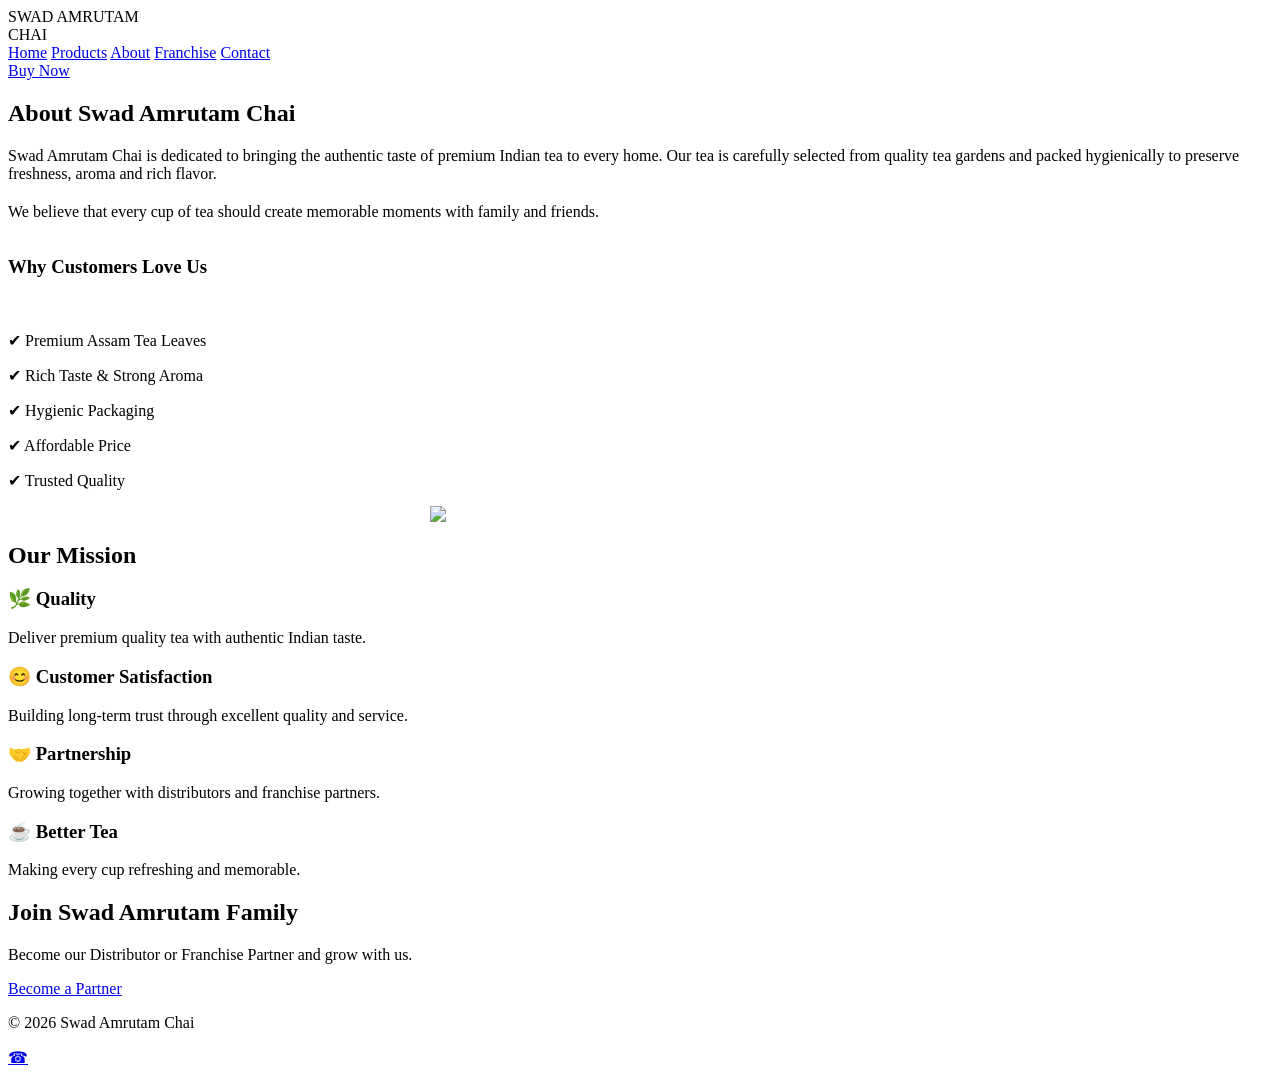
==== about.html @ ba248f6b "Add files via upload" ====
<!DOCTYPE html>
<html lang="en">
<head>
<meta charset="UTF-8">
<meta name="viewport" content="width=device-width, initial-scale=1.0">
<title>About Us | Swad Amrutam Chai</title>

<link rel="stylesheet" href="style.css">
</head>
<body>

<header class="header">

<div class="logo">
SWAD AMRUTAM<br>
<span>CHAI</span>
</div>

<nav>
<a href="index.html">Home</a>
<a href="products.html">Products</a>
<a href="about.html">About</a>
<a href="franchise.html">Franchise</a>
<a href="contact.html">Contact</a>
</nav>

<a class="buy-btn"
href="https://wa.me/917041605005?text=Hello%20I%20want%20to%20buy%20Swad%20Amrutam%20Chai"
target="_blank">
Buy Now
</a>

</header>


<section class="about">

<div>

<h2>About Swad Amrutam Chai</h2>

<p style="margin-top:20px">

Swad Amrutam Chai is dedicated to bringing the authentic taste of premium Indian tea to every home.

Our tea is carefully selected from quality tea gardens and packed hygienically to preserve freshness, aroma and rich flavor.

</p>

<p style="margin-top:20px">

We believe that every cup of tea should create memorable moments with family and friends.

</p>

<div style="margin-top:35px">

<h3>Why Customers Love Us</h3>

<br>

<p>✔ Premium Assam Tea Leaves</p>

<p>✔ Rich Taste & Strong Aroma</p>

<p>✔ Hygienic Packaging</p>

<p>✔ Affordable Price</p>

<p>✔ Trusted Quality</p>

</div>

</div>

<div>

<img src="images/back.png"
style="width:100%;max-width:420px;display:block;margin:auto;">

</div>

</section>


<section class="why">

<h2>Our Mission</h2>

<div class="cards">

<div class="card">

<h3>🌿 Quality</h3>

<p>

Deliver premium quality tea with authentic Indian taste.

</p>

</div>

<div class="card">

<h3>😊 Customer Satisfaction</h3>

<p>

Building long-term trust through excellent quality and service.

</p>

</div>

<div class="card">

<h3>🤝 Partnership</h3>

<p>

Growing together with distributors and franchise partners.

</p>

</div>

<div class="card">

<h3>☕ Better Tea</h3>

<p>

Making every cup refreshing and memorable.

</p>

</div>

</div>

</section>


<section class="franchise">

<h2>Join Swad Amrutam Family</h2>

<p>

Become our Distributor or Franchise Partner and grow with us.

</p>

<a href="franchise.html">

Become a Partner

</a>

</section>


<footer>

<p>

© 2026 Swad Amrutam Chai

</p>

</footer>

<a class="whatsapp"
href="https://wa.me/917041605005"
target="_blank">

☎

</a>

<script src="script.js"></script>

</body>
</html>
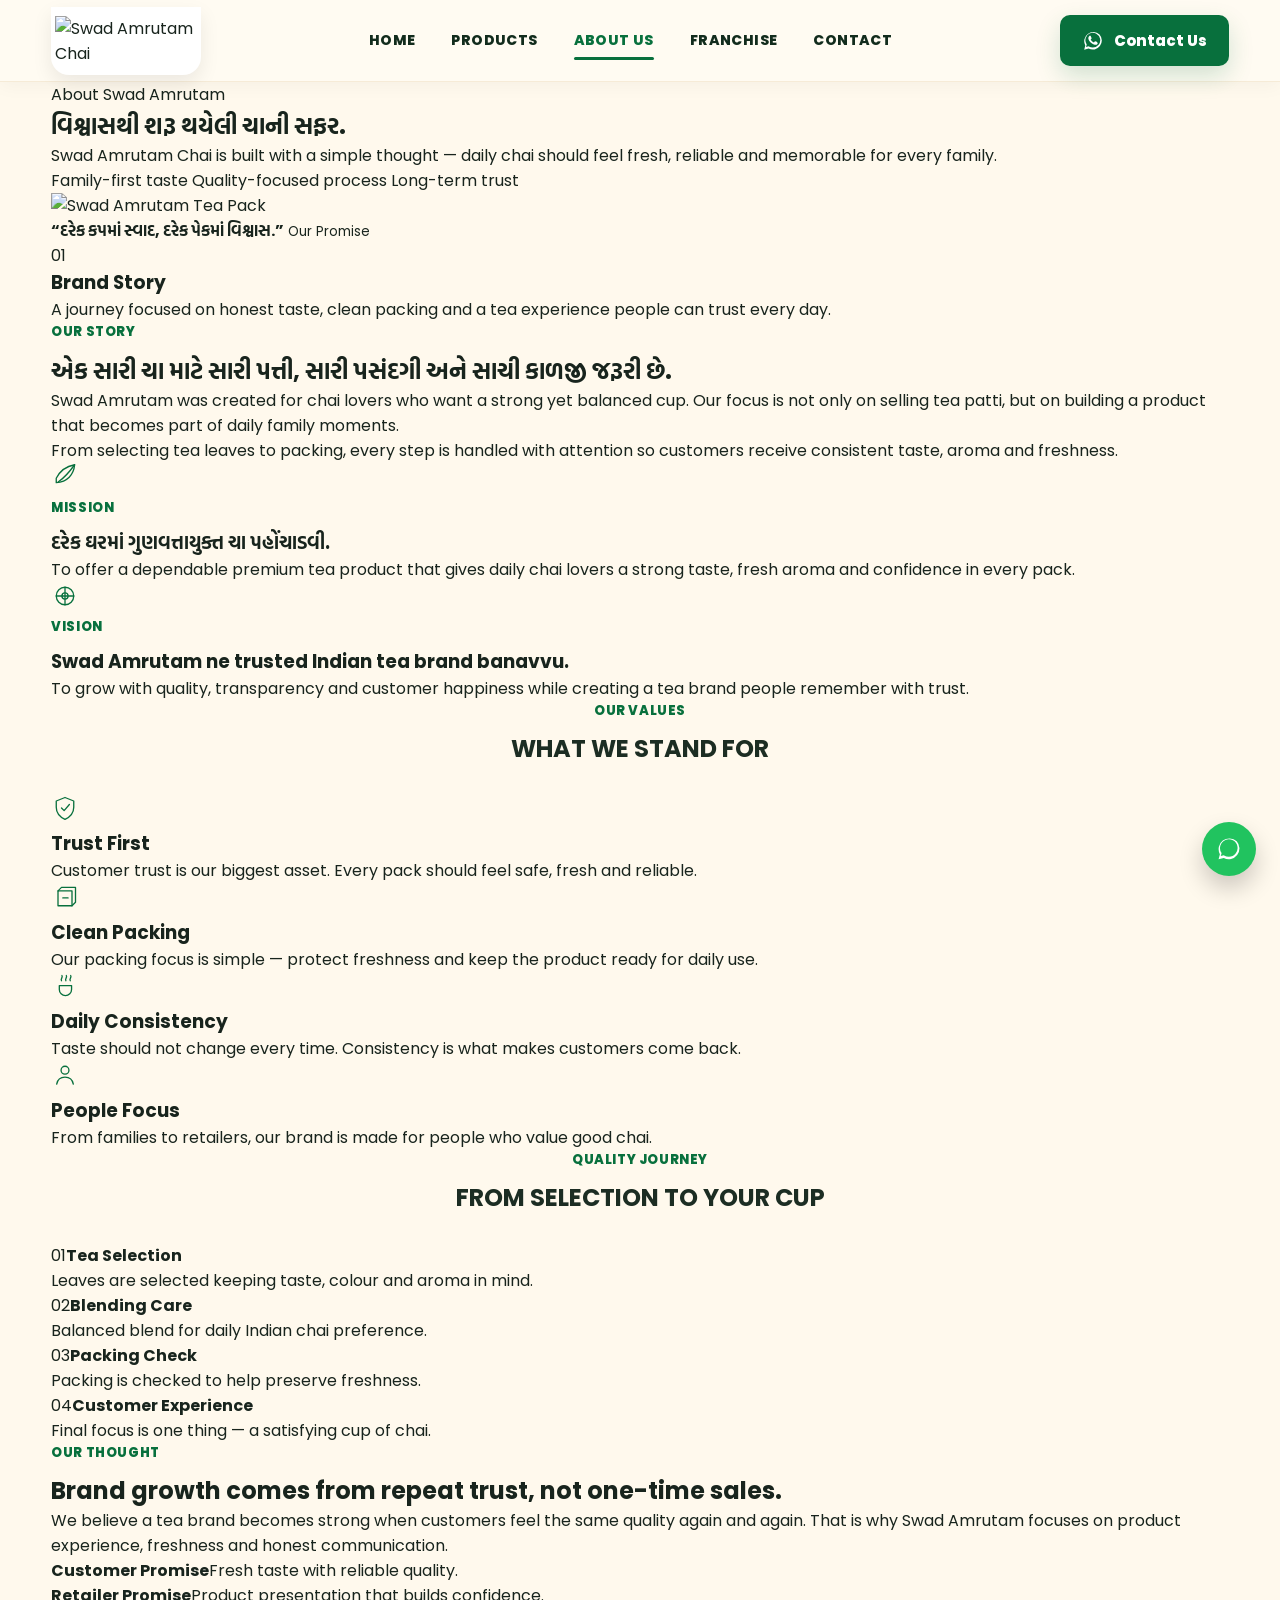
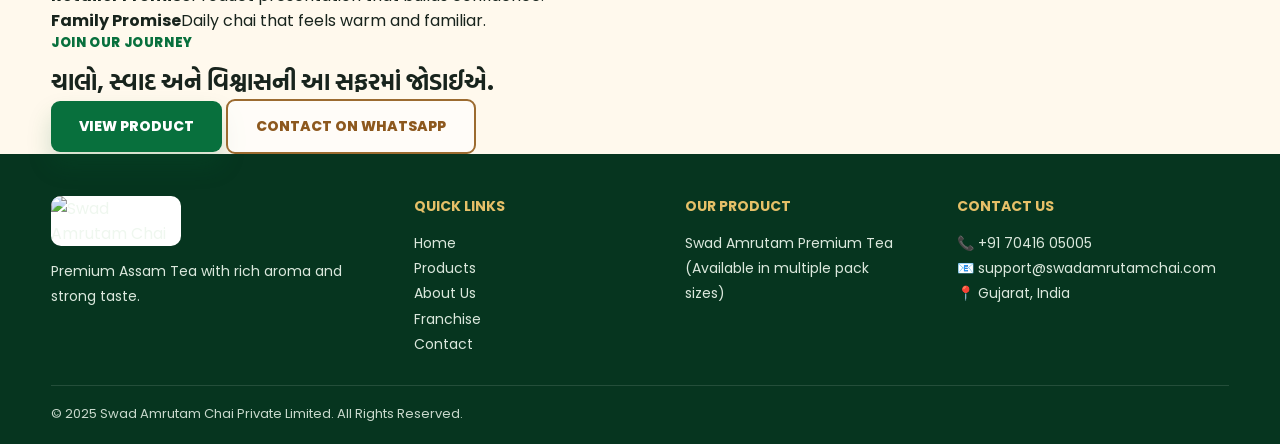
==== commit 746ae8b1: "Add files via upload" ====
--- a/about.html
+++ b/about.html
@@ -1,185 +1,166 @@
-<!DOCTYPE html>
-<html lang="en">
-<head>
-<meta charset="UTF-8">
-<meta name="viewport" content="width=device-width, initial-scale=1.0">
-<title>About Us | Swad Amrutam Chai</title>
-
-<link rel="stylesheet" href="style.css">
-</head>
-<body>
-
-<header class="header">
-
-<div class="logo">
-SWAD AMRUTAM<br>
-<span>CHAI</span>
-</div>
-
-<nav>
-<a href="index.html">Home</a>
-<a href="products.html">Products</a>
-<a href="about.html">About</a>
-<a href="franchise.html">Franchise</a>
-<a href="contact.html">Contact</a>
-</nav>
-
-<a class="buy-btn"
-href="https://wa.me/917041605005?text=Hello%20I%20want%20to%20buy%20Swad%20Amrutam%20Chai"
-target="_blank">
-Buy Now
-</a>
-
-</header>
-
-
-<section class="about">
-
-<div>
-
-<h2>About Swad Amrutam Chai</h2>
-
-<p style="margin-top:20px">
-
-Swad Amrutam Chai is dedicated to bringing the authentic taste of premium Indian tea to every home.
-
-Our tea is carefully selected from quality tea gardens and packed hygienically to preserve freshness, aroma and rich flavor.
-
-</p>
-
-<p style="margin-top:20px">
-
-We believe that every cup of tea should create memorable moments with family and friends.
-
-</p>
-
-<div style="margin-top:35px">
-
-<h3>Why Customers Love Us</h3>
-
-<br>
-
-<p>✔ Premium Assam Tea Leaves</p>
-
-<p>✔ Rich Taste & Strong Aroma</p>
-
-<p>✔ Hygienic Packaging</p>
-
-<p>✔ Affordable Price</p>
-
-<p>✔ Trusted Quality</p>
-
-</div>
-
-</div>
-
-<div>
-
-<img src="images/back.png"
-style="width:100%;max-width:420px;display:block;margin:auto;">
-
-</div>
-
-</section>
-
-
-<section class="why">
-
-<h2>Our Mission</h2>
-
-<div class="cards">
-
-<div class="card">
-
-<h3>🌿 Quality</h3>
-
-<p>
-
-Deliver premium quality tea with authentic Indian taste.
-
-</p>
-
-</div>
-
-<div class="card">
-
-<h3>😊 Customer Satisfaction</h3>
-
-<p>
-
-Building long-term trust through excellent quality and service.
-
-</p>
-
-</div>
-
-<div class="card">
-
-<h3>🤝 Partnership</h3>
-
-<p>
-
-Growing together with distributors and franchise partners.
-
-</p>
-
-</div>
-
-<div class="card">
-
-<h3>☕ Better Tea</h3>
-
-<p>
-
-Making every cup refreshing and memorable.
-
-</p>
-
-</div>
-
-</div>
-
-</section>
-
-
-<section class="franchise">
-
-<h2>Join Swad Amrutam Family</h2>
-
-<p>
-
-Become our Distributor or Franchise Partner and grow with us.
-
-</p>
-
-<a href="franchise.html">
-
-Become a Partner
-
-</a>
-
-</section>
-
-
-<footer>
-
-<p>
-
-© 2026 Swad Amrutam Chai
-
-</p>
-
-</footer>
-
-<a class="whatsapp"
-href="https://wa.me/917041605005"
-target="_blank">
-
-☎
-
-</a>
-
-<script src="script.js"></script>
-
-</body>
-</html>+<!DOCTYPE html>
+<html lang="en">
+<head>
+  <meta charset="UTF-8" />
+  <meta name="viewport" content="width=device-width, initial-scale=1.0" />
+  <title>About Us | Swad Amrutam Chai</title>
+  <meta name="description" content="Know the story, mission, quality promise and values behind Swad Amrutam Chai." />
+  <link rel="preconnect" href="https://fonts.googleapis.com">
+  <link rel="preconnect" href="https://fonts.gstatic.com" crossorigin>
+  <link href="https://fonts.googleapis.com/css2?family=Hind+Vadodara:wght@400;500;600;700&family=Poppins:wght@400;500;600;700;800&family=Cormorant+Garamond:wght@600;700&display=swap" rel="stylesheet">
+  <link rel="stylesheet" href="style.css" />
+</head>
+<body class="about-page-v4">
+  <header class="site-header">
+    <div class="header-inner">
+      <a class="brand" href="index.html" aria-label="Swad Amrutam Chai home">
+        <img src="images/logo.png" alt="Swad Amrutam Chai" />
+      </a>
+      <button class="nav-toggle" aria-label="Open menu"><span></span><span></span><span></span></button>
+      <nav class="main-nav">
+        <a href="index.html">Home</a>
+        <a href="products.html">Products</a>
+        <a class="active" href="about.html">About Us</a>
+        <a href="franchise.html">Franchise</a>
+        <a href="contact.html">Contact</a>
+      </nav>
+      <a class="whatsapp-btn" href="https://wa.me/917041605005?text=Hello%20I%20want%20to%20know%20about%20Swad%20Amrutam%20Chai" target="_blank">
+        <svg viewBox="0 0 24 24" aria-hidden="true"><path d="M19.1 4.9A9.9 9.9 0 0 0 3.6 16.8L2.4 21.5l4.8-1.2A9.9 9.9 0 0 0 19.1 4.9Zm-7.2 14.3c-1.6 0-3.1-.4-4.4-1.2l-.3-.2-2.8.7.8-2.7-.2-.3a8.1 8.1 0 1 1 6.9 3.7Zm4.4-6.1c-.2-.1-1.4-.7-1.6-.8-.2-.1-.4-.1-.6.1s-.6.8-.8 1c-.1.2-.3.2-.5.1-.2-.1-1-.4-1.9-1.2-.7-.6-1.2-1.4-1.3-1.6-.1-.2 0-.4.1-.5l.4-.5c.1-.2.2-.3.3-.5.1-.2 0-.4 0-.5 0-.1-.6-1.4-.8-1.9-.2-.5-.4-.4-.6-.4h-.5c-.2 0-.5.1-.7.3-.2.2-.9.9-.9 2.2s.9 2.5 1 2.7c.1.2 1.8 2.8 4.4 3.9.6.3 1.1.4 1.5.5.6.2 1.2.1 1.6.1.5-.1 1.4-.6 1.6-1.1.2-.5.2-1 .1-1.1-.1-.1-.2-.2-.5-.3Z"/></svg>
+        Contact Us
+      </a>
+    </div>
+  </header>
+
+  <main>
+    <section class="about-hero-v4">
+      <div class="container about-hero-grid-v4">
+        <div class="about-hero-copy reveal">
+          <p class="about-kicker">About Swad Amrutam</p>
+          <h1>વિશ્વાસથી શરૂ થયેલી ચાની સફર.</h1>
+          <p>Swad Amrutam Chai is built with a simple thought — daily chai should feel fresh, reliable and memorable for every family.</p>
+          <div class="about-hero-points">
+            <span>Family-first taste</span>
+            <span>Quality-focused process</span>
+            <span>Long-term trust</span>
+          </div>
+        </div>
+        <div class="about-hero-visual reveal delay-1">
+          <div class="about-pack-frame">
+            <img src="images/front.png" alt="Swad Amrutam Tea Pack" />
+          </div>
+          <div class="about-quote-card">
+            <b>“દરેક કપમાં સ્વાદ, દરેક પેકમાં વિશ્વાસ.”</b>
+            <small>Our Promise</small>
+          </div>
+        </div>
+      </div>
+    </section>
+
+    <section class="about-story-v4">
+      <div class="container about-story-grid-v4">
+        <div class="story-number-card reveal">
+          <span>01</span>
+          <h3>Brand Story</h3>
+          <p>A journey focused on honest taste, clean packing and a tea experience people can trust every day.</p>
+        </div>
+        <div class="about-main-copy reveal delay-1">
+          <p class="small-title">Our Story</p>
+          <h2>એક સારી ચા માટે સારી પત્તી, સારી પસંદગી અને સાચી કાળજી જરૂરી છે.</h2>
+          <p>Swad Amrutam was created for chai lovers who want a strong yet balanced cup. Our focus is not only on selling tea patti, but on building a product that becomes part of daily family moments.</p>
+          <p>From selecting tea leaves to packing, every step is handled with attention so customers receive consistent taste, aroma and freshness.</p>
+        </div>
+      </div>
+    </section>
+
+    <section class="mission-vision-v4">
+      <div class="container mv-grid-v4">
+        <article class="mv-card reveal">
+          <div class="mv-icon"><svg viewBox="0 0 64 64"><path d="M12 35c10-20 25-28 42-31-2 23-17 39-42 41Z"/><path d="M17 43c13-9 24-21 37-39"/></svg></div>
+          <p class="small-title">Mission</p>
+          <h3>દરેક ઘરમાં ગુણવત્તાયુક્ત ચા પહોંચાડવી.</h3>
+          <p>To offer a dependable premium tea product that gives daily chai lovers a strong taste, fresh aroma and confidence in every pack.</p>
+        </article>
+        <article class="mv-card dark reveal delay-1">
+          <div class="mv-icon"><svg viewBox="0 0 64 64"><circle cx="32" cy="32" r="20"/><path d="M32 12v40M12 32h40"/><circle cx="32" cy="32" r="7"/></svg></div>
+          <p class="small-title">Vision</p>
+          <h3>Swad Amrutam ne trusted Indian tea brand banavvu.</h3>
+          <p>To grow with quality, transparency and customer happiness while creating a tea brand people remember with trust.</p>
+        </article>
+      </div>
+    </section>
+
+    <section class="values-v4">
+      <div class="container">
+        <div class="center-title reveal">
+          <p class="small-title">Our Values</p>
+          <h2>What We Stand For</h2>
+        </div>
+        <div class="values-grid-v4">
+          <article class="value-card-v4 reveal"><svg viewBox="0 0 64 64"><path d="M32 8 52 16v14c0 13-8 22-20 28C20 52 12 43 12 30V16l20-8Z"/><path d="M24 32l6 6 12-14"/></svg><h3>Trust First</h3><p>Customer trust is our biggest asset. Every pack should feel safe, fresh and reliable.</p></article>
+          <article class="value-card-v4 reveal delay-1"><svg viewBox="0 0 64 64"><path d="M16 18h32v34H16z"/><path d="M16 18l8-8h32v34l-8 8"/><path d="M27 34h12"/></svg><h3>Clean Packing</h3><p>Our packing focus is simple — protect freshness and keep the product ready for daily use.</p></article>
+          <article class="value-card-v4 reveal delay-2"><svg viewBox="0 0 64 64"><path d="M19 31h28v9a14 14 0 0 1-14 14 14 14 0 0 1-14-14v-9Z"/><path d="M24 20c-3-5 4-7 1-12M34 20c-3-5 4-7 1-12M44 20c-3-5 4-7 1-12"/></svg><h3>Daily Consistency</h3><p>Taste should not change every time. Consistency is what makes customers come back.</p></article>
+          <article class="value-card-v4 reveal"><svg viewBox="0 0 64 64"><circle cx="32" cy="21" r="9"/><path d="M13 53c2-11 10-16 19-16s17 5 19 16"/></svg><h3>People Focus</h3><p>From families to retailers, our brand is made for people who value good chai.</p></article>
+        </div>
+      </div>
+    </section>
+
+    <section class="quality-path-v4">
+      <div class="container">
+        <div class="center-title reveal">
+          <p class="small-title">Quality Journey</p>
+          <h2>From Selection To Your Cup</h2>
+        </div>
+        <div class="path-grid-v4">
+          <div class="path-step reveal"><span>01</span><b>Tea Selection</b><p>Leaves are selected keeping taste, colour and aroma in mind.</p></div>
+          <div class="path-step reveal delay-1"><span>02</span><b>Blending Care</b><p>Balanced blend for daily Indian chai preference.</p></div>
+          <div class="path-step reveal delay-2"><span>03</span><b>Packing Check</b><p>Packing is checked to help preserve freshness.</p></div>
+          <div class="path-step reveal"><span>04</span><b>Customer Experience</b><p>Final focus is one thing — a satisfying cup of chai.</p></div>
+        </div>
+      </div>
+    </section>
+
+    <section class="leadership-note-v4">
+      <div class="container leader-grid-v4">
+        <div class="leader-card-v4 reveal">
+          <p class="small-title">Our Thought</p>
+          <h2>Brand growth comes from repeat trust, not one-time sales.</h2>
+          <p>We believe a tea brand becomes strong when customers feel the same quality again and again. That is why Swad Amrutam focuses on product experience, freshness and honest communication.</p>
+        </div>
+        <div class="leader-mini-grid reveal delay-1">
+          <div><b>Customer Promise</b><span>Fresh taste with reliable quality.</span></div>
+          <div><b>Retailer Promise</b><span>Product presentation that builds confidence.</span></div>
+          <div><b>Family Promise</b><span>Daily chai that feels warm and familiar.</span></div>
+        </div>
+      </div>
+    </section>
+
+    <section class="about-cta-v4">
+      <div class="container about-cta-box-v4 reveal">
+        <div>
+          <p class="small-title">Join Our Journey</p>
+          <h2>ચાલો, સ્વાદ અને વિશ્વાસની આ સફરમાં જોડાઈએ.</h2>
+        </div>
+        <div class="about-cta-actions-v4">
+          <a class="btn primary" href="products.html">View Product</a>
+          <a class="btn outline" href="https://wa.me/917041605005?text=Hello%20I%20want%20to%20know%20about%20Swad%20Amrutam%20Chai" target="_blank">Contact on WhatsApp</a>
+        </div>
+      </div>
+    </section>
+  </main>
+
+  <footer class="footer">
+    <div class="container footer-grid">
+      <div><img src="images/logo.png" alt="Swad Amrutam Chai"><p>Premium Assam Tea with rich aroma and strong taste.</p></div>
+      <div><h4>Quick Links</h4><a href="index.html">Home</a><a href="products.html">Products</a><a href="about.html">About Us</a><a href="franchise.html">Franchise</a><a href="contact.html">Contact</a></div>
+      <div><h4>Our Product</h4><p>Swad Amrutam Premium Tea<br>(Available in multiple pack sizes)</p></div>
+      <div><h4>Contact Us</h4><p>📞 +91 70416 05005</p><p>📧 support@swadamrutamchai.com</p><p>📍 Gujarat, India</p></div>
+    </div>
+    <div class="container copyright">© 2025 Swad Amrutam Chai Private Limited. All Rights Reserved.</div>
+  </footer>
+
+  <a class="floating-whatsapp" href="https://wa.me/917041605005" target="_blank" aria-label="WhatsApp">
+    <svg viewBox="0 0 24 24"><path d="M19.1 4.9A9.9 9.9 0 0 0 3.6 16.8L2.4 21.5l4.8-1.2A9.9 9.9 0 0 0 19.1 4.9Zm-7.2 14.3c-1.6 0-3.1-.4-4.4-1.2l-.3-.2-2.8.7.8-2.7-.2-.3a8.1 8.1 0 1 1 6.9 3.7Z"/></svg>
+  </a>
+  <script src="script.js"></script>
+</body>
+</html>
--- a/style.css
+++ b/style.css
@@ -0,0 +1,107 @@
+:root{--green:#08703d;--deep:#06351f;--gold:#c28a26;--cream:#fff9ed;--soft:#f5f1dc;--ink:#18241d;--muted:#5f675f;--border:#eadcbc;--shadow:0 18px 44px rgba(20,53,34,.13)}
+*{box-sizing:border-box;margin:0;padding:0}html{scroll-behavior:smooth}body{font-family:Poppins,Hind Vadodara,sans-serif;color:var(--ink);background:var(--cream);overflow-x:hidden}a{text-decoration:none;color:inherit}img{max-width:100%;display:block}.container{width:min(1180px,92%);margin-inline:auto}svg{width:28px;height:28px;fill:none;stroke:var(--green);stroke-width:3;stroke-linecap:round;stroke-linejoin:round}.site-header{height:82px;background:rgba(255,251,242,.96);border-bottom:1px solid rgba(198,156,75,.16);position:sticky;top:0;z-index:1000;box-shadow:0 4px 18px rgba(0,0,0,.04)}.header-inner{width:min(1180px,92%);height:100%;margin:auto;display:flex;align-items:center;justify-content:space-between;gap:24px}.brand{width:150px;height:68px;display:flex;align-items:center;justify-content:center;overflow:hidden;background:#fff;border-radius:0 0 18px 18px;box-shadow:0 8px 20px rgba(0,0,0,.08)}.brand img{width:142px;height:auto;object-fit:contain}.main-nav{display:flex;align-items:center;gap:36px}.main-nav a{text-transform:uppercase;font-size:14px;font-weight:800;letter-spacing:.4px;color:#122c1d;position:relative;padding:29px 0}.main-nav a:after{content:"";position:absolute;left:0;right:0;bottom:20px;height:3px;background:var(--green);border-radius:4px;transform:scaleX(0);transition:.25s}.main-nav a.active,.main-nav a:hover{color:var(--green)}.main-nav a.active:after,.main-nav a:hover:after{transform:scaleX(1)}.whatsapp-btn{display:inline-flex;align-items:center;gap:10px;background:var(--green);color:#fff;padding:14px 22px;border-radius:10px;font-weight:800;font-size:15px;box-shadow:0 10px 24px rgba(8,112,61,.18)}.whatsapp-btn svg{width:22px;height:22px;stroke:none;fill:#fff}.nav-toggle{display:none;background:transparent;border:0}.nav-toggle span{display:block;width:25px;height:3px;background:var(--green);margin:5px;border-radius:3px}
+.hero{position:relative;min-height:610px;background:linear-gradient(90deg,rgba(255,249,237,.94) 0%,rgba(255,249,237,.85) 46%,rgba(232,240,207,.78) 100%),url("https://images.unsplash.com/photo-1576092768241-dec231879fc3?auto=format&fit=crop&w=1600&q=80");background-size:cover;background-position:center;overflow:hidden}.hero:before{content:"";position:absolute;inset:0;background:linear-gradient(166deg,transparent 0 36%,rgba(93,139,60,.13) 36% 50%,transparent 50% 64%,rgba(93,139,60,.10) 64% 76%,transparent 76%)}.hero-grid{position:relative;display:grid;grid-template-columns:48% 52%;gap:26px;min-height:610px;align-items:center}.eyebrow{font-family:'Hind Vadodara';font-size:26px;font-weight:700;margin-bottom:14px;color:#203329}.hero h1{font-family:'Hind Vadodara';font-weight:700;font-size:58px;line-height:1.02;letter-spacing:-1px;color:var(--green);margin-bottom:18px}.hero h1 span{color:#98611f}.title-line{width:430px;height:1px;background:linear-gradient(90deg,var(--gold),transparent);margin:18px 0 28px}.hero-sub{font-size:20px;font-weight:800;margin-bottom:8px}.script-text{font-family:'Cormorant Garamond',serif;font-size:38px;font-style:italic;color:var(--green);line-height:1}.feature-row{display:grid;grid-template-columns:repeat(4,1fr);gap:0;margin:38px 0 31px;max-width:610px}.mini-feature{padding:0 22px;border-right:1px solid var(--border);min-height:94px}.mini-feature:first-child{padding-left:0}.mini-feature svg{width:30px;height:30px;margin-bottom:10px}.mini-feature strong{display:block;text-transform:uppercase;font-size:12px;line-height:1.25}.mini-feature small{display:block;font-family:'Hind Vadodara';font-size:13px;font-weight:600;color:#4d514c;margin-top:5px}.hero-actions{display:flex;gap:18px;flex-wrap:wrap}.btn{display:inline-flex;align-items:center;justify-content:center;border-radius:9px;padding:15px 28px;text-transform:uppercase;font-weight:800;font-size:14px;transition:.25s}.btn.primary{background:var(--green);color:#fff;box-shadow:0 14px 25px rgba(7,99,52,.18)}.btn.outline{background:rgba(255,255,255,.62);color:#8d581e;border:2px solid #9c6b30}.btn.small{font-size:12px;padding:12px 20px}.btn:hover{transform:translateY(-2px)}.hero-product{position:relative;min-height:540px;display:flex;align-items:flex-end;justify-content:center}.front-pack{position:relative;z-index:2;width:390px;filter:drop-shadow(0 24px 28px rgba(4,61,36,.26))}.gold-badge{position:absolute;right:16px;top:96px;z-index:4;width:125px;height:125px;border-radius:50%;display:grid;place-items:center;text-align:center;color:#151c17;background:radial-gradient(circle at 35% 25%,#fff3bd,#e7bd50 68%,#a66b19);border:6px solid #fff6d6;box-shadow:0 16px 25px rgba(0,0,0,.14)}.gold-badge b{font-size:31px;line-height:.9}.gold-badge span{text-transform:uppercase;font-weight:800;font-size:12px;line-height:1.16}.taste-note{position:absolute;right:0;bottom:150px;z-index:5;background:var(--green);color:#fff;padding:18px 24px;border-radius:8px;font-family:'Hind Vadodara';font-size:22px;font-weight:700;box-shadow:0 16px 30px rgba(3,61,36,.2)}
+.trust-strip{position:relative;margin-top:-32px;z-index:5;padding-bottom:42px}.trust-card{background:rgba(255,255,255,.9);border:1px solid rgba(185,133,43,.18);border-radius:15px;box-shadow:var(--shadow);display:grid;grid-template-columns:repeat(5,1fr);overflow:hidden}.trust-card div{padding:18px 22px;display:flex;align-items:center;gap:13px;border-right:1px solid var(--border)}.trust-card div:last-child{border-right:0}.trust-card svg{width:32px;height:32px;flex:0 0 auto}.trust-card b{display:block;font-size:14px}.trust-card span{display:block;font-family:'Hind Vadodara';font-size:14px;color:#566057;font-weight:600}.product-section,.story-section,.reviews-section{padding:58px 0;background:#fffaf0}.product-grid{display:grid;grid-template-columns:30% 40% 30%;gap:34px;align-items:center}.small-title{color:var(--green);text-transform:uppercase;font-size:13px;font-weight:800;letter-spacing:.6px;margin-bottom:10px}.section-copy h2{font-size:34px;line-height:1.14;color:var(--green);margin-bottom:18px}.section-copy p{font-size:15px;line-height:1.8;color:#343d37;margin-bottom:24px}.product-packs{height:315px;position:relative;display:flex;align-items:flex-end;justify-content:center}.pack-front-small{width:205px;z-index:3;filter:drop-shadow(0 18px 18px rgba(0,0,0,.2))}.pack-back-small{width:180px;z-index:2;margin-left:-18px;filter:drop-shadow(0 16px 16px rgba(0,0,0,.18))}.product-packs:after{content:"";position:absolute;left:14%;right:9%;bottom:0;height:46px;background:linear-gradient(90deg,#b78543,#e4c988,#9a662e);border-radius:50%;opacity:.35;filter:blur(1px)}.benefit-list,.why-list{display:grid;gap:0}.benefit-list div,.why-list div{display:grid;grid-template-columns:46px minmax(0,1fr);gap:14px;align-items:center;padding:15px 0;border-bottom:1px solid var(--border)}.benefit-list svg,.why-list svg{width:31px;height:31px}.benefit-list b,.why-list b{display:block;font-size:14px;line-height:1.35}.benefit-list span,.why-list span{display:block;color:#555;font-size:13px;line-height:1.45;margin-top:3px}.story-section{background:linear-gradient(90deg,#fffaf0,#f4f2d9)}.story-grid{display:grid;grid-template-columns:30% 36% 34%;gap:34px;align-items:center}.story-pack{display:flex;justify-content:center}.story-pack img{width:190px;filter:drop-shadow(0 20px 25px rgba(0,0,0,.16));opacity:.97}.why-list h3{text-transform:uppercase;color:#8d581e;margin-bottom:15px;font-size:18px}.reviews-section{padding-top:46px}.center-title{text-align:center;margin-bottom:28px}.center-title h2{text-transform:uppercase;font-size:24px;color:#1c2d23}.review-grid{display:grid;grid-template-columns:repeat(3,1fr);gap:26px}.review-card{background:#fff;border:1px solid var(--border);border-radius:12px;padding:22px;box-shadow:0 15px 35px rgba(0,0,0,.06)}.stars{color:#e4a21f;letter-spacing:2px;margin-bottom:13px}.review-card p{font-family:'Hind Vadodara';font-size:16px;line-height:1.65;margin-bottom:13px}.review-card b,.review-card span{display:block;font-size:13px}.review-card span{color:#66706b;margin-top:3px}.order-cta{background:#fffaf0;padding:15px 0 45px}.cta-box{background:rgba(255,255,255,.78);border:1px solid var(--border);border-radius:16px;box-shadow:var(--shadow);display:grid;grid-template-columns:1fr auto 270px;gap:28px;align-items:center;padding:24px 32px}.cta-box h2{font-family:'Hind Vadodara';font-size:30px;color:var(--green)}.cta-box p{font-family:'Hind Vadodara';font-size:16px;color:#444}.delivery-box{display:grid;grid-template-columns:50px 1fr;gap:14px;align-items:center;background:#fff7de;border:1px solid #e6ca90;border-radius:14px;padding:16px}.delivery-box svg{width:40px;height:40px}.delivery-box b,.delivery-box span{display:block}.delivery-box span{font-size:13px;color:#65635c}.footer{background:var(--deep);color:#eff7ef;padding:42px 0 20px}.footer-grid{display:grid;grid-template-columns:1.4fr 1fr 1fr 1.2fr;gap:45px}.footer img{width:130px;background:#fff;border-radius:10px;margin-bottom:13px}.footer h4{color:#e6c068;text-transform:uppercase;font-size:14px;margin-bottom:14px}.footer a,.footer p{display:block;color:#dbe8dd;font-size:14px;line-height:1.8}.copyright{border-top:1px solid rgba(255,255,255,.12);margin-top:28px;padding-top:18px;font-size:13px;color:#c8d8cc}.floating-whatsapp{position:fixed;right:24px;bottom:24px;width:54px;height:54px;border-radius:50%;display:grid;place-items:center;background:#21c35f;color:#fff;z-index:999;box-shadow:0 12px 25px rgba(0,0,0,.2)}.floating-whatsapp svg{width:26px;height:26px;stroke:none;fill:#fff}.reveal{opacity:0;transform:translateY(22px);transition:.65s ease}.reveal.show{opacity:1;transform:none}.delay-1{transition-delay:.1s}.delay-2{transition-delay:.2s}
+@media(max-width:1050px){.site-header{height:auto}.header-inner{padding:8px 0;flex-wrap:wrap}.brand{width:132px;height:62px}.brand img{width:124px}.main-nav{order:3;width:100%;justify-content:center;gap:22px}.main-nav a{padding:12px 0}.main-nav a:after{bottom:4px}.hero-grid,.product-grid,.story-grid{grid-template-columns:1fr;text-align:center}.hero-grid{padding:38px 0}.hero-copy{max-width:740px;margin:auto}.title-line{margin-left:auto;margin-right:auto}.feature-row{margin-left:auto;margin-right:auto}.hero-product{min-height:430px}.front-pack{width:320px}.gold-badge{right:16%;top:42px}.taste-note{right:15%;bottom:92px}.trust-card{grid-template-columns:repeat(2,1fr)}.trust-card div{border-bottom:1px solid var(--border)}.benefit-list,.why-list{max-width:620px;margin:auto;text-align:left}.cta-box{grid-template-columns:1fr;text-align:center}.delivery-box{max-width:320px;margin:auto}.footer-grid{grid-template-columns:repeat(2,1fr)}}
+@media(max-width:720px){.whatsapp-btn{display:none}.nav-toggle{display:block;margin-left:auto}.main-nav{display:none;flex-direction:column;gap:0;background:#fff;border-radius:16px;padding:10px;box-shadow:var(--shadow)}.main-nav.open{display:flex}.site-header .header-inner{justify-content:flex-start}.hero{min-height:auto}.hero-grid{min-height:auto;padding:32px 0 20px}.eyebrow{font-size:22px}.hero h1{font-size:39px}.hero-sub{font-size:17px}.script-text{font-size:30px}.title-line{width:100%}.feature-row{grid-template-columns:repeat(2,1fr);gap:14px;margin:26px auto}.mini-feature{border:1px solid var(--border);border-radius:14px;padding:14px!important;background:rgba(255,255,255,.54)}.hero-actions{justify-content:center}.front-pack{width:275px}.hero-product{min-height:390px}.gold-badge{width:104px;height:104px;right:0;top:40px;border-width:5px}.gold-badge b{font-size:26px}.gold-badge span{font-size:10px}.taste-note{font-size:18px;bottom:92px;right:4px;padding:12px 14px}.trust-strip{margin-top:0;padding:24px 0}.trust-card{grid-template-columns:1fr}.trust-card div{border-right:0}.section-copy h2{font-size:30px}.review-grid{grid-template-columns:1fr}.product-packs{height:290px}.pack-front-small{width:178px}.pack-back-small{width:158px}.story-section,.product-section,.reviews-section{padding:42px 0}.footer-grid{grid-template-columns:1fr;text-align:center}.footer img{margin-left:auto;margin-right:auto}.floating-whatsapp{width:50px;height:50px;right:18px;bottom:18px}}
+
+/* ================= PRODUCT PAGE V4 ================= */
+.product-page{background:#fffaf0}.product-hero-inner{padding:58px 0 44px;background:linear-gradient(135deg,#fffaf0 0%,#f4f2d9 56%,#eef4df 100%);position:relative;overflow:hidden}.product-hero-inner:before{content:"";position:absolute;inset:auto -10% 0 42%;height:100%;background:repeating-linear-gradient(145deg,rgba(5,112,60,.07) 0 2px,transparent 2px 18px);clip-path:polygon(12% 0,100% 0,100% 100%,0 100%)}.product-hero-grid{position:relative;display:grid;grid-template-columns:56% 44%;align-items:center;gap:40px}.product-hero-copy h1{font-size:44px;line-height:1.12;color:var(--green);margin:12px 0 16px}.lead{font-size:17px;line-height:1.75;color:#334039;max-width:680px}.product-rating{display:flex;align-items:center;gap:14px;margin:24px 0}.product-rating span{color:#e3a51d;letter-spacing:2px;font-size:20px}.product-rating b{font-size:14px}.product-actions{display:flex;gap:16px;flex-wrap:wrap}.product-hero-image{display:flex;justify-content:center}.product-hero-image img{width:310px;filter:drop-shadow(0 22px 24px rgba(0,0,0,.18))}.detail-section,.pack-section,.nutrition-section,.brew-section-v4,.spec-section-v4,.product-faq-v4{padding:58px 0}.detail-section,.brew-section-v4,.product-faq-v4{background:#fff}.product-detail-layout{display:grid;grid-template-columns:48% 52%;gap:34px;align-items:start}.gallery-card,.product-info-card,.table-card,.spec-card,.storage-card{background:#fff;border:1px solid var(--border);border-radius:18px;box-shadow:0 15px 35px rgba(0,0,0,.06);padding:24px}.gallery-main{height:430px;background:linear-gradient(135deg,#fffdf5,#f4f2d9);border-radius:16px;display:flex;align-items:center;justify-content:center;overflow:hidden}.gallery-main img{max-height:385px;max-width:90%;object-fit:contain;filter:drop-shadow(0 18px 22px rgba(0,0,0,.17))}.thumb-row{display:flex;gap:14px;margin-top:16px}.thumb{width:82px;height:82px;border:2px solid transparent;border-radius:12px;background:#fffdf6;cursor:pointer;display:flex;align-items:center;justify-content:center}.thumb.active{border-color:var(--green)}.thumb img{max-height:70px;max-width:70px;object-fit:contain}.gallery-note{font-size:13px;line-height:1.6;color:#66706b;margin-top:15px}.badge-soft{display:inline-block;background:#eef5e5;color:var(--green);font-size:13px;font-weight:800;padding:8px 14px;border-radius:999px;margin-bottom:15px}.product-info-card h2{font-size:32px;line-height:1.2;color:var(--green);margin-bottom:14px}.product-info-card p{font-size:16px;line-height:1.78;color:#38443e;margin-bottom:22px}.info-points{display:grid;grid-template-columns:repeat(2,1fr);gap:14px}.info-points div{background:#fffaf0;border:1px solid var(--border);border-radius:14px;padding:16px}.info-points b,.info-points span{display:block}.info-points b{font-size:13px;color:#8d581e;text-transform:uppercase}.info-points span{font-size:15px;margin-top:5px}.section-head{text-align:center;max-width:720px;margin:0 auto 30px}.section-head h2{font-size:34px;color:var(--green);margin:8px 0}.section-head p:not(.small-title){font-size:16px;color:#55625a}.pack-section,.spec-section-v4{background:#fffaf0}.pack-size-grid{display:grid;grid-template-columns:repeat(4,1fr);gap:18px}.pack-size-card{text-align:left;background:#fff;border:1px solid var(--border);border-radius:17px;padding:22px;cursor:pointer;box-shadow:0 12px 30px rgba(0,0,0,.05);transition:.25s;font-family:inherit}.pack-size-card strong{display:block;color:var(--green);font-size:26px;margin-bottom:8px}.pack-size-card span{display:block;font-weight:800;color:#222;margin-bottom:6px}.pack-size-card small{display:block;color:#607069;line-height:1.5}.pack-size-card.active,.pack-size-card:hover{border-color:var(--green);transform:translateY(-4px);box-shadow:0 17px 35px rgba(7,99,52,.13)}.selected-pack{margin-top:18px;background:#eef5e5;border:1px solid rgba(7,99,52,.16);border-radius:14px;padding:16px 20px;display:flex;justify-content:space-between;gap:18px;color:#314038}.selected-pack b{color:var(--green)}.nutrition-section{background:linear-gradient(90deg,#fff,#fffaf0)}.nutrition-grid{display:grid;grid-template-columns:38% 62%;gap:34px;align-items:start}.nutrition-copy h2{font-size:34px;color:var(--green);margin:10px 0 16px}.nutrition-copy p{font-size:16px;line-height:1.75;color:#41504a}.ingredients-box{margin-top:22px;background:#eef5e5;border-left:4px solid var(--green);border-radius:14px;padding:18px}.ingredients-box h3{color:var(--green);margin-bottom:8px}.nutrition-table{width:100%;border-collapse:collapse;overflow:hidden;border-radius:14px}.nutrition-table th,.nutrition-table td{padding:13px 15px;border-bottom:1px solid var(--border);text-align:left;font-size:14px}.nutrition-table th{color:#25352d;width:58%;background:#fffaf0}.nutrition-table td{font-weight:700;color:var(--green)}.table-note{font-size:12px;line-height:1.6;color:#6a726d;margin-top:14px}.brew-grid-v4{display:grid;grid-template-columns:repeat(4,1fr);gap:18px}.brew-card{background:#fffaf0;border:1px solid var(--border);border-radius:17px;padding:24px;min-height:190px}.brew-card span{display:inline-grid;place-items:center;width:42px;height:42px;border-radius:50%;background:var(--green);color:#fff;font-weight:800;margin-bottom:18px}.brew-card h3{font-size:18px;color:#25352d;margin-bottom:8px}.brew-card p{font-size:14px;line-height:1.65;color:#5a625d}.spec-layout{display:grid;grid-template-columns:62% 38%;gap:28px}.spec-card h2{font-size:32px;color:var(--green);margin:10px 0 18px}.spec-list{display:grid;grid-template-columns:repeat(2,1fr);gap:1px;background:var(--border);border:1px solid var(--border);border-radius:14px;overflow:hidden}.spec-list div{background:#fff;padding:15px}.spec-list b,.spec-list span{display:block}.spec-list b{font-size:13px;color:#8d581e;text-transform:uppercase}.spec-list span{font-size:14px;margin-top:5px;line-height:1.45}.storage-card{background:linear-gradient(135deg,var(--green),var(--deep));color:#fff}.storage-card h3{font-size:20px;color:#f0cf75;margin:0 0 10px}.storage-card p,.storage-card li{font-size:15px;line-height:1.7;color:#edf7ef}.storage-card ul{margin:12px 0 0 20px}.storage-card h3:nth-of-type(2){margin-top:24px}.faq-layout{max-width:900px}.faq-list details{background:#fff;border:1px solid var(--border);border-radius:14px;margin-bottom:13px;padding:18px 20px;box-shadow:0 10px 25px rgba(0,0,0,.04)}.faq-list summary{font-weight:800;cursor:pointer;color:#24352d}.faq-list p{margin-top:12px;line-height:1.65;color:#58645f}
+@media(max-width:1050px){.product-hero-grid,.product-detail-layout,.nutrition-grid,.spec-layout{grid-template-columns:1fr;text-align:center}.product-hero-copy,.nutrition-copy{margin:auto}.product-actions,.product-rating{justify-content:center}.product-hero-inner:before{opacity:.35}.gallery-card,.product-info-card,.table-card,.spec-card,.storage-card{text-align:left}.pack-size-grid,.brew-grid-v4{grid-template-columns:repeat(2,1fr)}.selected-pack{flex-direction:column;text-align:center}.spec-list{text-align:left}}
+@media(max-width:720px){.product-hero-inner{padding:36px 0}.product-hero-copy h1{font-size:34px}.lead{font-size:15px}.product-hero-image img{width:245px}.detail-section,.pack-section,.nutrition-section,.brew-section-v4,.spec-section-v4,.product-faq-v4{padding:42px 0}.gallery-main{height:330px}.gallery-main img{max-height:295px}.info-points,.pack-size-grid,.brew-grid-v4,.spec-list{grid-template-columns:1fr}.section-head h2,.nutrition-copy h2,.spec-card h2,.product-info-card h2{font-size:27px}.pack-size-card strong{font-size:23px}}
+
+
+/* ================= BRAND VIDEO SECTION ONLY ================= */
+.brand-video-section{
+  padding:56px 0;
+  background:linear-gradient(135deg,#fffaf0 0%,#f5f1df 58%,#eef4df 100%);
+  border-top:1px solid var(--border);
+  border-bottom:1px solid var(--border);
+}
+.brand-video-grid{
+  display:grid;
+  grid-template-columns:38% 62%;
+  gap:34px;
+  align-items:center;
+}
+.brand-video-copy h2{
+  font-size:32px;
+  line-height:1.22;
+  color:var(--green);
+  margin:10px 0 12px;
+}
+.brand-video-copy p{
+  font-size:16px;
+  line-height:1.75;
+  color:#38443e;
+  margin-bottom:22px;
+  max-width:440px;
+}
+.brand-video-box{
+  position:relative;
+  overflow:hidden;
+  border-radius:22px;
+  background:#fff;
+  border:1px solid rgba(141,88,30,.18);
+  box-shadow:0 18px 45px rgba(0,0,0,.12);
+}
+.brand-video-box:before{
+  content:"";
+  display:block;
+  padding-top:52%;
+}
+.brand-video-box video{
+  position:absolute;
+  inset:0;
+  width:100%;
+  height:100%;
+  object-fit:cover;
+  display:block;
+}
+
+.video-controls{
+  position:absolute;
+  left:16px;
+  bottom:16px;
+  z-index:4;
+  display:flex;
+  align-items:center;
+  gap:10px;
+  flex-wrap:wrap;
+}
+.video-control-btn{
+  display:inline-flex;
+  align-items:center;
+  gap:8px;
+  border:1px solid rgba(255,255,255,.42);
+  background:rgba(6,53,31,.86);
+  color:#fff;
+  padding:10px 14px;
+  border-radius:999px;
+  font-family:Poppins,Hind Vadodara,sans-serif;
+  font-size:13px;
+  font-weight:800;
+  cursor:pointer;
+  box-shadow:0 10px 25px rgba(0,0,0,.18);
+  backdrop-filter:blur(10px);
+}
+.video-control-btn:hover{
+  background:rgba(8,112,61,.92);
+}
+.video-control-btn .control-icon,
+.video-control-btn .sound-icon{
+  line-height:1;
+  font-size:15px;
+}
+@media(max-width:1050px){
+  .brand-video-grid{grid-template-columns:1fr;text-align:center}
+  .brand-video-copy p{margin-left:auto;margin-right:auto}
+}
+@media(max-width:720px){
+  .brand-video-section{padding:42px 0}
+  .brand-video-copy h2{font-size:27px}
+  .brand-video-box{border-radius:16px}
+  .brand-video-box:before{padding-top:62%}
+  .video-controls{left:10px;bottom:10px;gap:8px}
+  .video-control-btn{padding:9px 11px;font-size:12px}
+}
